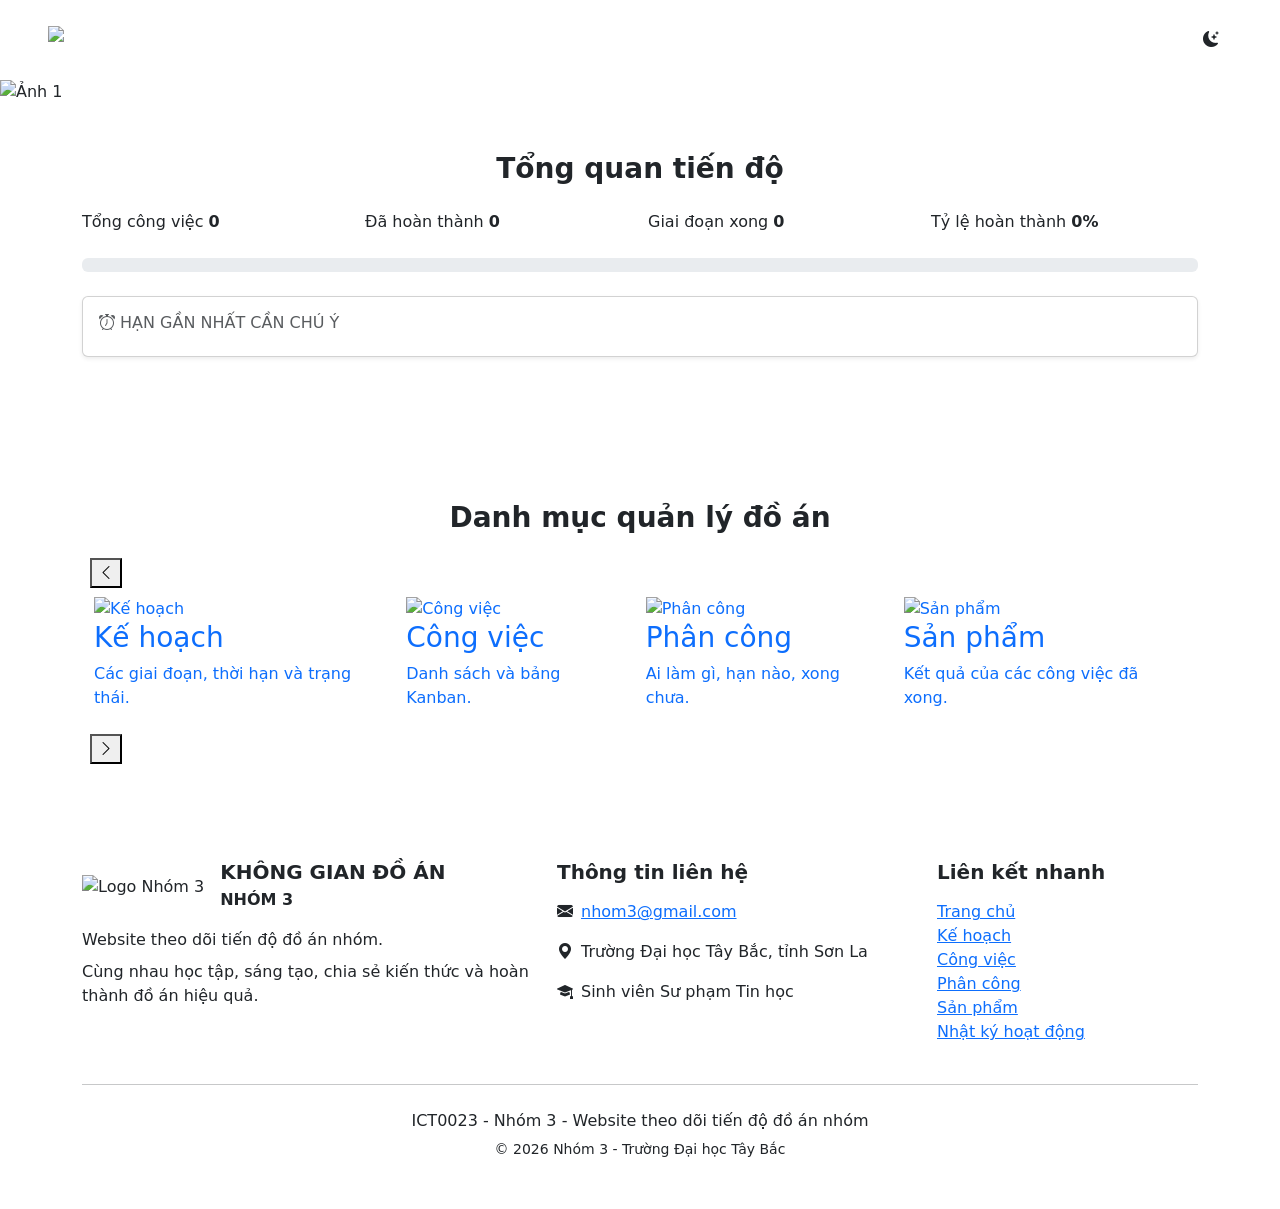
==== index.html @ 337359e9 "Add files via upload" ====
<!DOCTYPE html>
<html lang="vi">
    <head>
        <meta charset="UTF-8">
        <meta name="viewport" content="width=device-width, initial-scale=1.0">
        <title>Trang chủ | Nhóm 3</title>
      <link rel="icon" type="image/png" href="image/logo2.png?v=2">
        <!-- Bootstrap 5.3.3 CSS & Icons -->
        <link rel="preconnect" href="https://fonts.googleapis.com">
    <link rel="preconnect" href="https://fonts.gstatic.com" crossorigin>
    <link href="https://fonts.googleapis.com/css2?family=Be+Vietnam+Pro:wght@400;500;600;700;800&display=swap" rel="stylesheet">
    <link href="https://cdn.jsdelivr.net/npm/bootstrap@5.3.3/dist/css/bootstrap.min.css" rel="stylesheet">
        <link href="https://cdn.jsdelivr.net/npm/bootstrap-icons@1.11.3/font/bootstrap-icons.min.css" rel="stylesheet">
        
        <!-- CSS tùy chỉnh -->
        <link rel="stylesheet" href="style.css">
    <link rel="stylesheet" href="index.css">
    </head>
    <body data-trang="trang-chu" class="trang-chu"> 

    <!-- HEADER / THANH MENU -->
    <header>
        <nav class="navbar navbar-expand-lg navbar-dark thanh-menu">
            <div class="container-fluid px-3 px-lg-5">

                <a class="navbar-brand logo-nhom" href="index.html">
                    <span class="logo-icon">
                        <img src="image/logo1.jpg" alt="Logo Nhóm 3">
                    </span>
                    <span class="logo-text">
                        <strong>KHÔNG GIAN ĐỒ ÁN</strong>
                        <small>NHÓM 3</small>
                    </span>
                </a>

                <button class="navbar-toggler" type="button"
                        data-bs-toggle="collapse" data-bs-target="#menuNhom3"
                        aria-controls="menuNhom3" aria-expanded="false"
                        aria-label="Mở thanh điều hướng">
                    <span class="navbar-toggler-icon"></span>
                </button>

                <div class="collapse navbar-collapse" id="menuNhom3">
                    <ul class="navbar-nav ms-auto align-items-lg-center">
                        <li class="nav-item">
                            <a class="nav-link active" href="index.html" aria-current="page">
                                <i class="bi bi-house-door"></i> Trang chủ
                            </a>
                        </li>
                        <li class="nav-item">
                            <a class="nav-link" href="ke-hoach.html">
                                <i class="bi bi-calendar-check"></i> Kế hoạch
                            </a>
                        </li>
                        <li class="nav-item">
                            <a class="nav-link" href="cong-viec.html">
                                <i class="bi bi-list-task"></i> Công việc
                            </a>
                        </li>
                        <li class="nav-item">
                            <a class="nav-link" href="phan-cong.html">
                                <i class="bi bi-people"></i> Phân công
                            </a>
                        </li>
                        <li class="nav-item">
                            <a class="nav-link" href="san-pham.html">
                                <i class="bi bi-box-seam"></i> Sản phẩm
                            </a>
                        </li>
                        <li class="nav-item">
                            <a class="nav-link" href="nhat-ky.html">
                                <i class="bi bi-journal-text"></i> Nhật ký
                            </a>
                        </li>

                        <!-- Nút Chuyển Giao Diện Tối (Chỉ dùng Icon) -->
                        <li class="nav-item ms-lg-3">
                            <button type="button" id="themeBtn" class="btn nut-giao-dien"
                                    aria-label="Chuyển chế độ sáng tối" aria-pressed="false" title="Chuyển chế độ sáng/tối">
                                <i class="bi bi-moon-stars-fill"></i>
                            </button>
                        </li>
                    </ul>
                </div>
            </div>
        </nav>
    </header>

    <!-- Thông báo nổi -->
    <div id="thongBaoChung" class="thong-bao-noi" aria-live="polite"></div>

    <main>
        <!-- KHỐI BANNER CAROUSEL -->
        <section id="heroCarousel" class="carousel slide carousel-fade trang-chu-hero-carousel" data-bs-ride="carousel" data-bs-interval="3500">
            <div class="carousel-inner h-100">
                <div class="carousel-item active h-100">
                    <img src="image/anhnhom.jpg" class="d-block w-100 hero-carousel-img" alt="Ảnh 1">
                </div>
                <div class="carousel-item h-100">
                    <img src="image/anh3.jpg" class="d-block w-100 hero-carousel-img" alt="Ảnh 2">
                </div>
                <div class="carousel-item h-100">
                    <img src="image/anh4.webp" class="d-block w-100 hero-carousel-img" alt="Ảnh 3">
                </div>
            </div>

            <button class="carousel-control-prev" type="button" data-bs-target="#heroCarousel" data-bs-slide="prev">
                <span class="carousel-control-icon-custom"><i class="bi bi-chevron-left"></i></span>
                <span class="visually-hidden">Trước</span>
            </button>
            <button class="carousel-control-next" type="button" data-bs-target="#heroCarousel" data-bs-slide="next">
                <span class="carousel-control-icon-custom"><i class="bi bi-chevron-right"></i></span>
                <span class="visually-hidden">Sau</span>
            </button>
        </section>

        <!-- KHỐI TỔNG QUAN TIẾN ĐỘ -->
        <section class="py-5">
            <div class="container">
                <h2 class="h3 text-center mb-4 fw-bold tieu-de-khoi">Tổng quan tiến độ</h2>

                <div class="row g-3 mb-4">
                    <div class="col-6 col-lg-3">
                        <div class="o-thong-ke">
                            <span>Tổng công việc</span>
                            <strong id="tkTongCongViec">0</strong>
                        </div>
                    </div>
                    <div class="col-6 col-lg-3">
                        <div class="o-thong-ke">
                            <span>Đã hoàn thành</span>
                            <strong id="tkHoanThanh">0</strong>
                        </div>
                    </div>
                    <div class="col-6 col-lg-3">
                        <div class="o-thong-ke">
                            <span>Giai đoạn xong</span>
                            <strong id="tkGiaiDoan">0</strong>
                        </div>
                    </div>
                    <div class="col-6 col-lg-3">
                        <div class="o-thong-ke">
                            <span>Tỷ lệ hoàn thành</span>
                            <strong id="tkTyLe">0%</strong>
                        </div>
                    </div>
                </div>

                <div class="progress mb-4" role="progressbar" aria-label="Tiến độ chung của nhóm"
                     aria-valuenow="0" aria-valuemin="0" aria-valuemax="100" style="height: 14px;">
                    <div id="thanhTienDoChung" class="progress-bar bg-success" style="width: 0%"></div>
                </div>

                <div class="card shadow-sm mb-5">
                    <div class="card-body">
                        <h3 class="h6 text-uppercase text-muted mb-2">
                            <i class="bi bi-alarm"></i> Hạn gần nhất cần chú ý
                        </h3>
                        <div id="hanGanNhat"></div>
                    </div>
                </div>
            </div>
        </section>

        <!-- SLIDER DANH MỤC QUẢN LÝ ĐỒ ÁN -->
        <section class="py-5 khung-danh-muc-slider">
            <div class="container position-relative">
                <h2 class="h3 text-center mb-4 fw-bold tieu-de-khoi">Danh mục quản lý đồ án</h2>

                <div class="khoa-hoc-wrapper position-relative px-2">
                    
                    <!-- Nút cuộn Trái -->
                    <button class="nut-cuon nut-cuon-trai" id="btnCuonTrai" aria-label="Cuộn sang trái">
                        <i class="bi bi-chevron-left"></i>
                    </button>

                    <!-- Khung danh sách thẻ cuộn ngang -->
                    <div class="d-flex gap-3 overflow-auto thanh-cuon-an py-2 px-1" id="danhSachThieuKhoaHoc">
                        
                        <!-- Thẻ 1: Kế hoạch -->
                        <div class="cot-the-slider">
                            <a href="ke-hoach.html" class="d-block w-100 h-100 text-decoration-none">
                                <div class="the-khoa-hoc">
                                    <div class="khung-anh-khoa-hoc">
                                        <img src="image/anhnen.jpg" alt="Kế hoạch">
                                    </div>
                                    <div class="phan-chu-khoa-hoc">
                                        <div>
                                            <h3 class="ten-khoa-hoc">Kế hoạch</h3>
                                            <p class="mo-ta-khoa-hoc">Các giai đoạn, thời hạn và trạng thái.</p>
                                        </div>
                                    </div>
                                </div>
                            </a>
                        </div>

                        <!-- Thẻ 2: Công việc -->
                        <div class="cot-the-slider">
                            <a href="cong-viec.html" class="d-block w-100 h-100 text-decoration-none">
                                <div class="the-khoa-hoc">
                                    <div class="khung-anh-khoa-hoc">
                                        <img src="image/anhnen.jpg" alt="Công việc">
                                    </div>
                                    <div class="phan-chu-khoa-hoc">
                                        <div>
                                            <h3 class="ten-khoa-hoc">Công việc</h3>
                                            <p class="mo-ta-khoa-hoc">Danh sách và bảng Kanban.</p>
                                        </div>
                                    </div>
                                </div>
                            </a>
                        </div>

                        <!-- Thẻ 3: Phân công -->
                        <div class="cot-the-slider">
                            <a href="phan-cong.html" class="d-block w-100 h-100 text-decoration-none">
                                <div class="the-khoa-hoc">
                                    <div class="khung-anh-khoa-hoc">
                                        <img src="image/anhnen.jpg" alt="Phân công">
                                    </div>
                                    <div class="phan-chu-khoa-hoc">
                                        <div>
                                            <h3 class="ten-khoa-hoc">Phân công</h3>
                                            <p class="mo-ta-khoa-hoc">Ai làm gì, hạn nào, xong chưa.</p>
                                        </div>
                                    </div>
                                </div>
                            </a>
                        </div>

                        <!-- Thẻ 4: Sản phẩm -->
                        <div class="cot-the-slider">
                            <a href="san-pham.html" class="d-block w-100 h-100 text-decoration-none">
                                <div class="the-khoa-hoc">
                                    <div class="khung-anh-khoa-hoc">
                                        <img src="image/anhnen.jpg" alt="Sản phẩm">
                                    </div>
                                    <div class="phan-chu-khoa-hoc">
                                        <div>
                                            <h3 class="ten-khoa-hoc">Sản phẩm</h3>
                                            <p class="mo-ta-khoa-hoc">Kết quả của các công việc đã xong.</p>
                                        </div>
                                    </div>
                                </div>
                            </a>
                        </div>

                    </div>

                    <!-- Nút cuộn Phải -->
                    <button class="nut-cuon nut-cuon-phai" id="btnCuonPhai" aria-label="Cuộn sang phải">
                        <i class="bi bi-chevron-right"></i>
                    </button>

                </div>
            </div>
        </section>
    </main>

    <!-- CHÂN TRANG FOOTER -->
    <footer class="chan-trang">
        <div class="container py-5">
            <div class="row g-4">
                <div class="col-md-6 col-lg-5">
                    <div class="d-flex align-items-center gap-3 mb-3">
                        <span class="logo-icon">
                            <img src="image/logo1.jpg" alt="Logo Nhóm 3">
                        </span>
                        <div>
                            <h3 class="h5 fw-bold mb-1">KHÔNG GIAN ĐỒ ÁN</h3>
                            <p class="mb-0 fw-bold">NHÓM 3</p>
                        </div>
                    </div>
                    <p class="mb-2">Website theo dõi tiến độ đồ án nhóm.</p>
                    <p class="mb-0">Cùng nhau học tập, sáng tạo, chia sẻ kiến thức và hoàn thành đồ án hiệu quả.</p>
                </div>

                <div class="col-md-6 col-lg-4">
                    <h3 class="h5 fw-bold mb-3">Thông tin liên hệ</h3>
                    <p><i class="bi bi-envelope-fill me-2"></i><a href="mailto:nhom3@gmail.com">nhom3@gmail.com</a></p>
                    <p><i class="bi bi-geo-alt-fill me-2"></i>Trường Đại học Tây Bắc, tỉnh Sơn La</p>
                    <p><i class="bi bi-mortarboard-fill me-2"></i>Sinh viên Sư phạm Tin học</p>
                </div>

                <div class="col-md-6 col-lg-3">
                    <h3 class="h5 fw-bold mb-3">Liên kết nhanh</h3>
                    <ul class="list-unstyled footer-links">
                        <li><a href="index.html">Trang chủ</a></li>
                        <li><a href="ke-hoach.html">Kế hoạch</a></li>
                        <li><a href="cong-viec.html">Công việc</a></li>
                        <li><a href="phan-cong.html">Phân công</a></li>
                        <li><a href="san-pham.html">Sản phẩm</a></li>
                        <li><a href="nhat-ky.html">Nhật ký hoạt động</a></li>
                    </ul>
                </div>
            </div>

            <hr class="my-4">

            <div class="text-center">
                <p class="mb-1">ICT0023 - Nhóm 3 - Website theo dõi tiến độ đồ án nhóm</p>
                <small>&copy; 2026 Nhóm 3 - Trường Đại học Tây Bắc</small>
            </div>
        </div>
    </footer>

    <!-- Thư viện JS -->
    <script src="https://code.jquery.com/jquery-3.7.1.min.js"></script>
    <script src="https://cdn.jsdelivr.net/npm/bootstrap@5.3.3/dist/js/bootstrap.bundle.min.js"></script>
    <script src="data.js"></script>
    <script src="script.js"></script>
    <script src="index.js"></script>

</body>
</html>
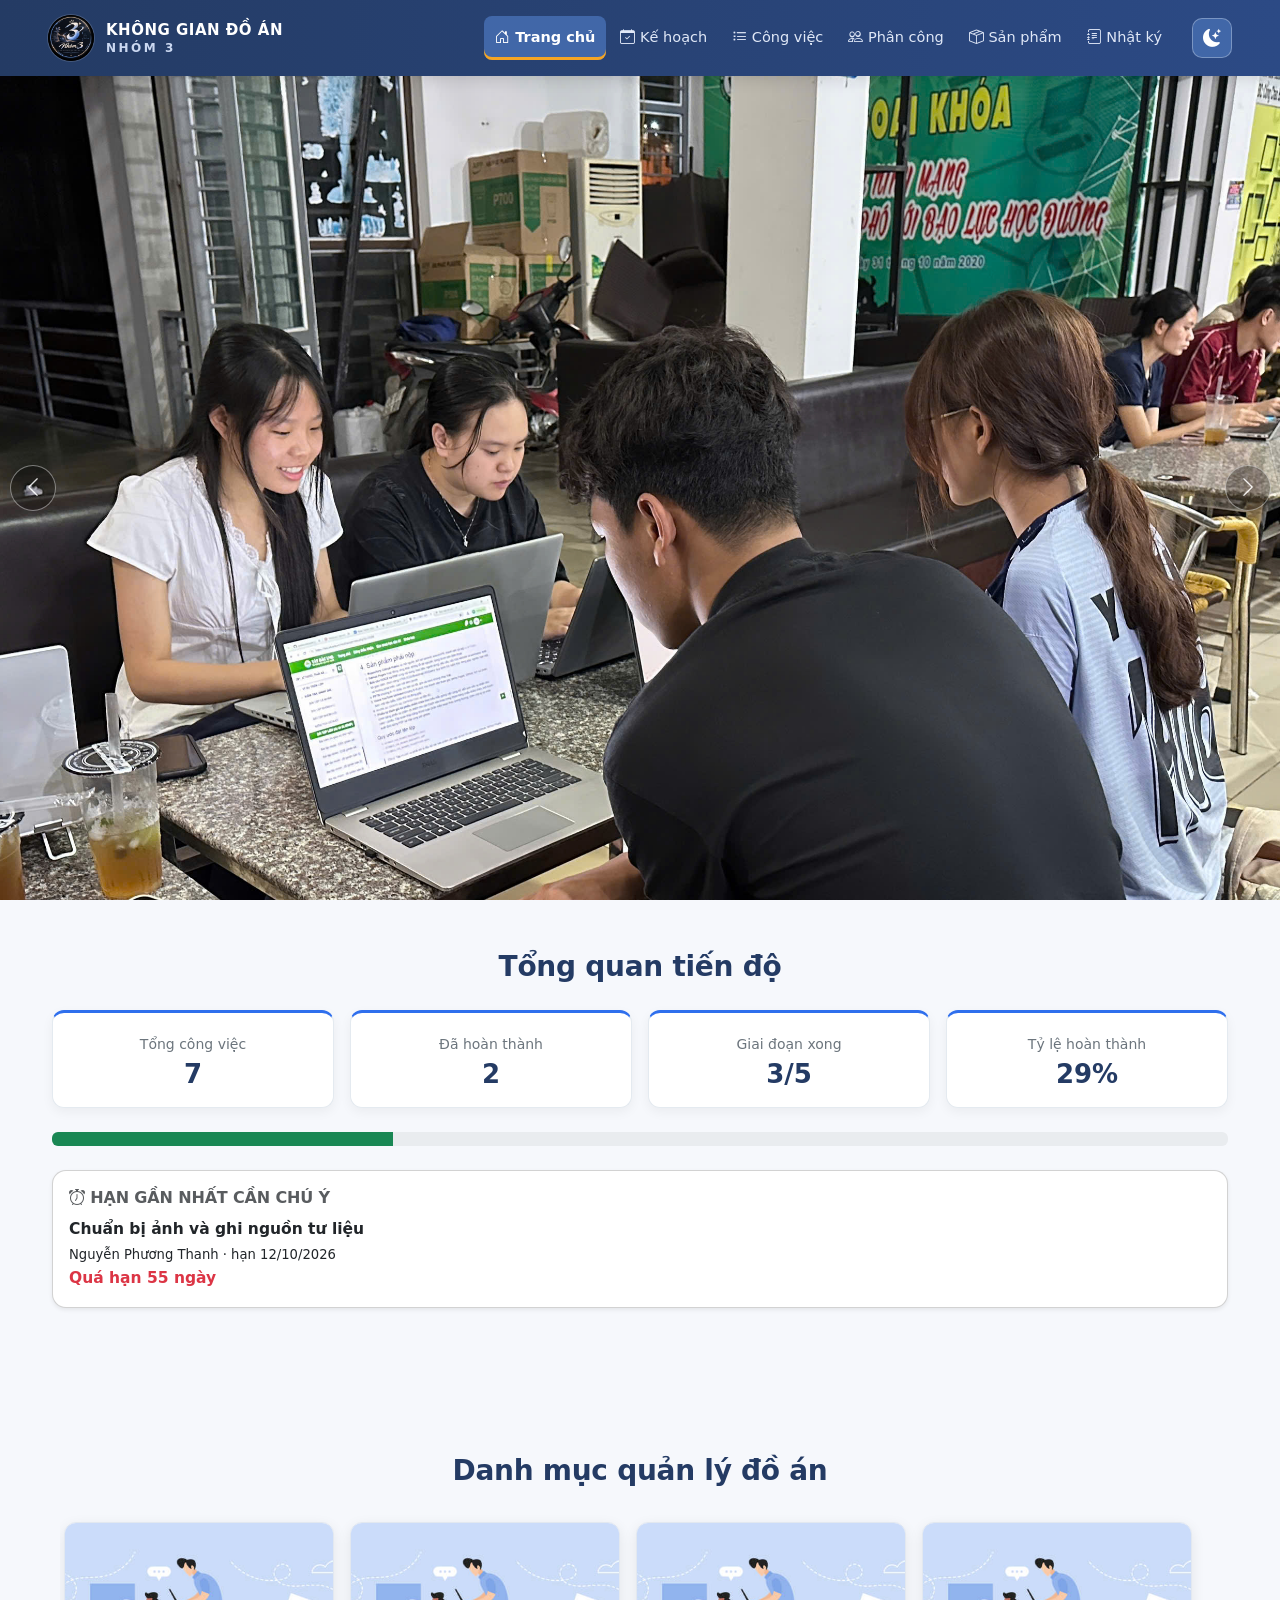
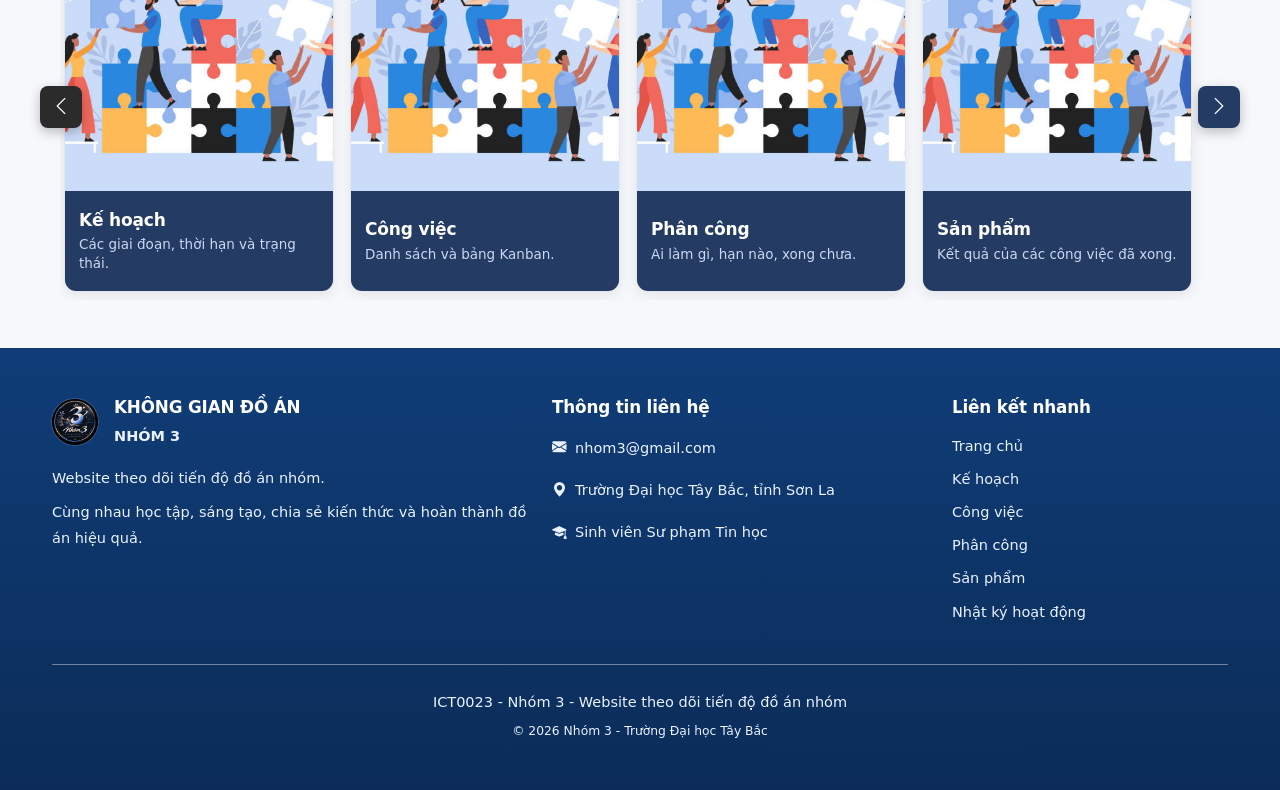
==== commit 3e4f69b1: "bản hoàn thiện final bản hoàn thiện final" ====
--- a/index.html
+++ b/index.html
@@ -5,20 +5,18 @@
         <meta name="viewport" content="width=device-width, initial-scale=1.0">
         <title>Trang chủ | Nhóm 3</title>
       <link rel="icon" type="image/png" href="image/logo2.png?v=2">
-        <!-- Bootstrap 5.3.3 CSS & Icons -->
+       
         <link rel="preconnect" href="https://fonts.googleapis.com">
     <link rel="preconnect" href="https://fonts.gstatic.com" crossorigin>
     <link href="https://fonts.googleapis.com/css2?family=Be+Vietnam+Pro:wght@400;500;600;700;800&display=swap" rel="stylesheet">
     <link href="https://cdn.jsdelivr.net/npm/bootstrap@5.3.3/dist/css/bootstrap.min.css" rel="stylesheet">
         <link href="https://cdn.jsdelivr.net/npm/bootstrap-icons@1.11.3/font/bootstrap-icons.min.css" rel="stylesheet">
-        
-        <!-- CSS tùy chỉnh -->
+     
         <link rel="stylesheet" href="style.css">
     <link rel="stylesheet" href="index.css">
     </head>
     <body data-trang="trang-chu" class="trang-chu"> 
 
-    <!-- HEADER / THANH MENU -->
     <header>
         <nav class="navbar navbar-expand-lg navbar-dark thanh-menu">
             <div class="container-fluid px-3 px-lg-5">
@@ -73,7 +71,7 @@
                             </a>
                         </li>
 
-                        <!-- Nút Chuyển Giao Diện Tối (Chỉ dùng Icon) -->
+                       
                         <li class="nav-item ms-lg-3">
                             <button type="button" id="themeBtn" class="btn nut-giao-dien"
                                     aria-label="Chuyển chế độ sáng tối" aria-pressed="false" title="Chuyển chế độ sáng/tối">
@@ -86,11 +84,11 @@
         </nav>
     </header>
 
-    <!-- Thông báo nổi -->
+ 
     <div id="thongBaoChung" class="thong-bao-noi" aria-live="polite"></div>
 
     <main>
-        <!-- KHỐI BANNER CAROUSEL -->
+       
         <section id="heroCarousel" class="carousel slide carousel-fade trang-chu-hero-carousel" data-bs-ride="carousel" data-bs-interval="3500">
             <div class="carousel-inner h-100">
                 <div class="carousel-item active h-100">
@@ -114,7 +112,6 @@
             </button>
         </section>
 
-        <!-- KHỐI TỔNG QUAN TIẾN ĐỘ -->
         <section class="py-5">
             <div class="container">
                 <h2 class="h3 text-center mb-4 fw-bold tieu-de-khoi">Tổng quan tiến độ</h2>
@@ -162,22 +159,19 @@
             </div>
         </section>
 
-        <!-- SLIDER DANH MỤC QUẢN LÝ ĐỒ ÁN -->
         <section class="py-5 khung-danh-muc-slider">
             <div class="container position-relative">
                 <h2 class="h3 text-center mb-4 fw-bold tieu-de-khoi">Danh mục quản lý đồ án</h2>
 
                 <div class="khoa-hoc-wrapper position-relative px-2">
                     
-                    <!-- Nút cuộn Trái -->
+             
                     <button class="nut-cuon nut-cuon-trai" id="btnCuonTrai" aria-label="Cuộn sang trái">
                         <i class="bi bi-chevron-left"></i>
                     </button>
 
-                    <!-- Khung danh sách thẻ cuộn ngang -->
+                  
                     <div class="d-flex gap-3 overflow-auto thanh-cuon-an py-2 px-1" id="danhSachThieuKhoaHoc">
-                        
-                        <!-- Thẻ 1: Kế hoạch -->
                         <div class="cot-the-slider">
                             <a href="ke-hoach.html" class="d-block w-100 h-100 text-decoration-none">
                                 <div class="the-khoa-hoc">
@@ -194,7 +188,7 @@
                             </a>
                         </div>
 
-                        <!-- Thẻ 2: Công việc -->
+                 
                         <div class="cot-the-slider">
                             <a href="cong-viec.html" class="d-block w-100 h-100 text-decoration-none">
                                 <div class="the-khoa-hoc">
@@ -210,8 +204,6 @@
                                 </div>
                             </a>
                         </div>
-
-                        <!-- Thẻ 3: Phân công -->
                         <div class="cot-the-slider">
                             <a href="phan-cong.html" class="d-block w-100 h-100 text-decoration-none">
                                 <div class="the-khoa-hoc">
@@ -228,7 +220,7 @@
                             </a>
                         </div>
 
-                        <!-- Thẻ 4: Sản phẩm -->
+                    
                         <div class="cot-the-slider">
                             <a href="san-pham.html" class="d-block w-100 h-100 text-decoration-none">
                                 <div class="the-khoa-hoc">
@@ -247,7 +239,7 @@
 
                     </div>
 
-                    <!-- Nút cuộn Phải -->
+                
                     <button class="nut-cuon nut-cuon-phai" id="btnCuonPhai" aria-label="Cuộn sang phải">
                         <i class="bi bi-chevron-right"></i>
                     </button>
@@ -257,7 +249,7 @@
         </section>
     </main>
 
-    <!-- CHÂN TRANG FOOTER -->
+
     <footer class="chan-trang">
         <div class="container py-5">
             <div class="row g-4">
@@ -304,7 +296,7 @@
         </div>
     </footer>
 
-    <!-- Thư viện JS -->
+ 
     <script src="https://code.jquery.com/jquery-3.7.1.min.js"></script>
     <script src="https://cdn.jsdelivr.net/npm/bootstrap@5.3.3/dist/js/bootstrap.bundle.min.js"></script>
     <script src="data.js"></script>
--- a/style.css
+++ b/style.css
@@ -0,0 +1,642 @@
+
+
+:root {
+    --navy: #243b64;        
+    --navy-dark: #172743;
+    --blue: #4167a8;        
+    --blue-bright: #2f6fed; 
+    --accent: #f5a524;      
+    --footer: #103d78;
+    --bg: #f6f8fc;
+    --line: #e4eaf0;
+    --muted: #5d6c80;
+    --d-bg: #121a28;       
+    --d-card: #1c2740;
+    --d-line: #34425c;
+
+    --bs-primary: #2f6fed;
+    --bs-primary-rgb: 47, 111, 237;
+    --bs-link-color: #2457a7;
+    --bs-link-hover-color: #1a4db8;
+    --bs-body-font-family: "Be Vietnam Pro", system-ui, -apple-system, "Segoe UI", Roboto, Arial, sans-serif;
+}
+
+
+* {
+    box-sizing: border-box;
+}
+
+html {
+    scroll-behavior: smooth;
+    scroll-padding-top: 76px;
+}
+
+body {
+    margin: 0;
+    font-family: Arial, sans-serif;
+    color: #26354d;
+    background-color: var(--bg);
+    line-height: 1.6;
+    transition: background-color 0.3s, color 0.3s;
+}
+
+img {
+    max-width: 100%;
+}
+
+button, input, select, textarea {
+    font: inherit;
+}
+
+
+
+header {
+    position: sticky;
+    top: 0;
+    z-index: 1030;
+}
+
+.thanh-menu {
+    position: relative;
+    min-height: 76px;
+    padding: 10px 0;
+    background-color: var(--navy);
+    box-shadow: 0 3px 15px rgba(0, 0, 0, 0.12);
+}
+
+
+.thanh-menu .navbar-nav {
+    gap: 3px;
+}
+
+.thanh-menu .nav-link {
+    position: relative;
+    padding: 10px 11px !important;
+    color: #e0e8f7 !important;
+    border-radius: 8px;
+    font-size: 14px;
+    font-weight: 500;
+    transition: background-color 0.2s, color 0.2s;
+}
+
+.thanh-menu .nav-link:hover {
+    color: white !important;
+    background-color: rgba(255, 255, 255, 0.12);
+}
+
+.thanh-menu .nav-link.active {
+    color: white !important;
+    background-color: var(--blue);
+    font-weight: bold;
+}
+
+.thanh-menu .navbar-toggler {
+    border-color: rgba(255, 255, 255, 0.5);
+}
+
+.thanh-menu .navbar-toggler:focus {
+    box-shadow: 0 0 0 3px rgba(255, 255, 255, 0.2);
+}
+
+
+.nut-giao-dien {
+    display: inline-flex;
+    align-items: center;
+    justify-content: center;
+    width: 40px;
+    height: 40px;
+    padding: 0;
+    color: white;
+    background-color: var(--blue);
+    border: 1px solid rgba(255, 255, 255, 0.3);
+    border-radius: 10px;
+    font-size: 18px;
+    transition: background-color 0.2s, transform 0.2s;
+}
+
+.nut-giao-dien:hover {
+    color: white;
+    background-color: #527cc0;
+    transform: scale(1.05);
+}
+
+
+main {
+    min-height: 65vh;
+}
+
+.container {
+    max-width: 1200px;
+}
+
+main h1 {
+    line-height: 1.3;
+}
+
+main h2 {
+    line-height: 1.4;
+}
+
+.o-thong-ke {
+    display: flex;
+    flex-direction: column;
+    align-items: center;
+    justify-content: center;
+    text-align: center;
+    padding: 20px 15px;
+    background-color: #ffffff;
+    border: 1px solid var(--line);
+    border-radius: 12px;
+    box-shadow: 0 4px 12px rgba(0, 0, 0, 0.05);
+    height: 100%;
+}
+
+.o-thong-ke span {
+    display: block;
+    font-size: 14px;
+    color: #6c757d;
+    margin-bottom: 6px;
+    font-weight: 500;
+}
+
+.o-thong-ke strong {
+    display: block;
+    font-size: 26px;
+    color: var(--navy);
+    font-weight: bold;
+    line-height: 1;
+}
+
+.chan-trang {
+    color: #eaf2ff;
+    background-color: var(--footer);
+    margin-top: 0;
+}
+
+.chan-trang h3 {
+    color: #ffffff;
+}
+
+.chan-trang p {
+    line-height: 1.8;
+}
+
+.chan-trang a {
+    color: #eaf2ff;
+    text-decoration: none;
+    transition: color 0.2s;
+}
+
+.chan-trang a:hover {
+    color: #ffd166;
+    text-decoration: underline;
+}
+
+.footer-links li {
+    margin-bottom: 10px;
+}
+
+.chan-trang hr {
+    border-color: rgba(255, 255, 255, 0.4);
+    opacity: 1;
+}
+
+
+
+body.dark-mode {
+    color: #e5ebf5;
+    background-color: var(--d-bg);
+}
+
+body.dark-mode main {
+    background-color: var(--d-bg);
+}
+
+body.dark-mode .card, body.dark-mode .modal-content, body.dark-mode .o-thong-ke {
+    color: #e5ebf5;
+    background-color: var(--d-card);
+    border-color: var(--d-line);
+}
+
+body.dark-mode .o-thong-ke strong {
+    color: #77a5ff;
+}
+
+body.dark-mode input, body.dark-mode select, body.dark-mode textarea {
+    color: #e5ebf5;
+    background-color: var(--d-card);
+    border-color: #46556d;
+}
+
+body.dark-mode .text-muted {
+    color: #b5c1d4 !important;
+}
+
+
+
+@media (max-width: 991px) {
+    .thanh-menu .navbar-collapse {
+            padding: 15px 0 8px;
+    }
+
+    .thanh-menu .navbar-nav {
+            align-items: stretch !important;
+            gap: 5px;
+    }
+
+    .nut-giao-dien {
+            margin-top: 8px;
+    }
+}
+
+@media (max-width: 576px) {
+    .thanh-menu {
+            min-height: 68px;
+    }
+
+    .logo-icon {
+            width: 40px;
+            height: 40px;
+    }
+}
+
+
+
+.logo-nhom {
+    display: flex;
+    align-items: center;
+    gap: 12px;
+    margin-right: 20px;
+    color: white !important;
+    text-decoration: none;
+}
+
+
+
+.logo-icon {
+    display: flex;
+    align-items: center;
+    justify-content: center;
+    width: 46px;
+    height: 46px;
+    flex-shrink: 0;
+    background-color: #000000;
+    border-radius: 50%;       
+    overflow: hidden;        
+    box-shadow: 0 0 0 1px rgba(255, 255, 255, 0.15); 
+}
+
+
+.logo-icon img {
+    width: 100%;
+    height: 100%;
+    object-fit: cover;
+    border-radius: 50%;
+    display: block;
+}
+
+.logo-text {
+    display: flex;
+    flex-direction: column;
+    line-height: 1.35;
+}
+
+.logo-text strong {
+    font-size: 15px;
+    font-weight: 800;
+    letter-spacing: 0.5px;
+    color: #ffffff;
+}
+
+.logo-text small {
+    color: #cbd8f1;
+    font-size: 12px;
+    font-weight: 600;
+    letter-spacing: 2.5px;
+}
+
+
+.tieu-de-trang {
+    padding: 45px 0 35px;
+    background: linear-gradient(135deg, #eaf2ff, #f5f8ff);
+}
+
+.nhan-tieu-de {
+    display: inline-block;
+    padding: 7px 14px;
+    margin-bottom: 14px;
+    color: #2457a7;
+    background-color: #dce9ff;
+    border-radius: 30px;
+    font-size: 13px;
+    font-weight: bold;
+    letter-spacing: 1px;
+}
+
+.tieu-de-trang h1 {
+    margin-bottom: 10px;
+    font-size: clamp(26px, 4vw, 38px);
+    font-weight: 800;
+}
+
+.tieu-de-trang p {
+    max-width: 720px;
+    margin-bottom: 0;
+    color: var(--muted);
+}
+
+
+
+.hop-cong-cu {
+    padding: 20px;
+    background: #ffffff;
+    border: 1px solid var(--line);
+    border-radius: 14px;
+    box-shadow: 0 4px 16px rgba(0, 0, 0, 0.05);
+}
+
+
+
+.thong-bao-noi {
+    position: fixed;
+    top: 86px;
+    right: 15px;
+    z-index: 2000;
+    width: min(380px, calc(100vw - 30px));
+}
+
+
+.bang-the {
+    background: #ffffff;
+    border-radius: 12px;
+    overflow: hidden;
+}
+
+.bang-the thead th {
+    color: #ffffff;
+    background-color: var(--navy);
+    font-weight: 600;
+    white-space: nowrap;
+}
+
+.bang-the td {
+    vertical-align: middle;
+}
+
+
+body.dark-mode h2, body.dark-mode .h3 {
+    color: #ffffff !important;
+}
+
+body.dark-mode .tieu-de-trang {
+    background: linear-gradient(135deg, #1b2a45, var(--d-bg));
+}
+
+body.dark-mode .nhan-tieu-de {
+    color: #cfe0ff;
+    background-color: #2b4372;
+}
+
+body.dark-mode .o-thong-ke, body.dark-mode .hop-cong-cu, body.dark-mode .bang-the {
+    color: #e5ebf5;
+    background: var(--d-card);
+    border-color: var(--d-line);
+}
+
+body.dark-mode .bang-the {
+    --bs-table-bg: var(--d-card);
+    --bs-table-color: #e5ebf5;
+    --bs-table-border-color: var(--d-line);
+    --bs-table-striped-bg: #263449;
+}
+
+body.dark-mode .bang-the td, body.dark-mode .bang-the th {
+    color: inherit;
+    background-color: transparent;
+}
+
+body.dark-mode .bang-the thead th {
+    background-color: #2b4372;
+}
+
+body.dark-mode .text-muted {
+    color: #b5c1d4 !important;
+}
+
+
+@media (max-width: 767px) {
+    .bang-the thead {
+            display: none;
+    }
+
+    .bang-the, .bang-the tbody, .bang-the tr, .bang-the td {
+            display: block;
+            width: 100%;
+    }
+
+    .bang-the tr {
+            padding: 10px 0;
+            margin-bottom: 14px;
+            border: 1px solid #d3deef;
+            border-radius: 12px;
+    }
+
+    .bang-the td {
+            display: flex;
+            justify-content: space-between;
+            gap: 14px;
+            padding: 6px 14px;
+            border: none;
+            text-align: right;
+    }
+
+    .bang-the td::before {
+            content: attr(data-label);
+            flex-shrink: 0;
+            color: #6c757d;
+            font-weight: 600;
+            text-align: left;
+    }
+
+    .bang-the select {
+            max-width: 190px;
+    }
+
+    .tieu-de-trang {
+            padding: 32px 0 25px;
+    }
+
+    .thong-bao-noi {
+            top: 76px;
+    }
+}
+
+
+body {
+    font-family: var(--bs-body-font-family);
+    font-size: 15.5px;
+    --bs-heading-color: var(--navy);
+    -webkit-font-smoothing: antialiased;
+}
+
+h1, h2, h3, h4, h5, h6, .h1, .h2, .h3, .h4, .h5, .h6 {
+    font-weight: 700;
+    letter-spacing: -0.01em;
+    line-height: 1.35;
+}
+
+.chan-trang {
+    --bs-heading-color: #ffffff;
+}
+
+.tieu-de-trang h1 { color: var(--bs-heading-color);
+}
+
+.tieu-de-trang p { font-size: 1.02rem; line-height: 1.65;
+}
+
+.thanh-menu .nav-link { font-size: 14.5px;
+}
+
+.chan-trang { font-size: 14.5px;
+}
+
+.chan-trang h3 { font-size: 1.05rem;
+}
+
+.form-label { font-size: 0.9rem; font-weight: 600;
+}
+
+.badge { font-weight: 600; letter-spacing: 0.01em;
+}
+
+.small, small { font-size: 0.85em;
+}
+
+.bang-the thead th { font-size: 0.85rem; letter-spacing: 0.02em;
+}
+
+.bang-the td { font-size: 0.93rem;
+}
+
+.btn { font-weight: 500; border-radius: 10px;
+}
+
+.form-control, .form-select, .input-group-text { border-radius: 10px;
+}
+
+.input-group > .form-control { border-radius: 0 10px 10px 0;
+}
+
+.input-group > .input-group-text { border-radius: 10px 0 0 10px;
+}
+
+.btn-primary {
+    --bs-btn-bg: var(--blue-bright);
+    --bs-btn-border-color: var(--blue-bright);
+    --bs-btn-hover-bg: #1f5ad6;
+    --bs-btn-hover-border-color: #1f5ad6;
+    --bs-btn-active-bg: #1a4db8;
+    --bs-btn-active-border-color: #1a4db8;
+}
+
+.btn-outline-primary {
+    --bs-btn-color: var(--blue-bright);
+    --bs-btn-border-color: var(--blue-bright);
+    --bs-btn-hover-bg: var(--blue-bright);
+    --bs-btn-hover-border-color: var(--blue-bright);
+    --bs-btn-active-bg: #1f5ad6;
+    --bs-btn-active-border-color: #1f5ad6;
+}
+
+.form-control:focus, .form-select:focus {
+    border-color: var(--blue-bright);
+    box-shadow: 0 0 0 0.2rem rgba(47, 111, 237, 0.18);
+}
+
+
+
+.thanh-menu {
+    background: linear-gradient(90deg, var(--navy), #2c4a85);
+}
+
+.thanh-menu .nav-link.active {
+    box-shadow: inset 0 -3px 0 var(--accent);
+}
+
+.chan-trang {
+    background: linear-gradient(180deg, var(--footer), #0b2c58);
+}
+
+.tieu-de-trang {
+    border-bottom: 1px solid #dbe6f7;
+}
+
+.nhan-tieu-de {
+    color: #8a5a00;
+    background-color: #fff1d6;
+}
+
+.o-thong-ke {
+    border-top: 3px solid var(--blue-bright);
+}
+
+.hop-cong-cu, .card {
+    border-radius: 14px;
+}
+
+
+body.dark-mode {
+    --bs-heading-color: #ffffff;
+    --bs-body-color: #e5ebf5;
+    --bs-link-color: #8db4ff;
+    --bs-link-hover-color: #b7d0ff;
+}
+
+body.dark-mode .tieu-de-trang { border-bottom-color: var(--d-line);
+}
+
+body.dark-mode .tieu-de-trang p { color: #b5c1d4;
+}
+
+body.dark-mode .nhan-tieu-de { color: #ffd98a; background-color: #4a3a14;
+}
+
+body.dark-mode .modal-header, body.dark-mode .modal-footer { border-color: var(--d-line);
+}
+
+body.dark-mode .btn-close { filter: invert(1) grayscale(100%) brightness(200%);
+}
+
+body.dark-mode .input-group-text { color: #b5c1d4; background-color: #26365a; border-color: #46556d;
+}
+
+body.dark-mode ::placeholder { color: #8493aa;
+}
+
+body.dark-mode .progress { background-color: #2d3a50;
+}
+
+body.dark-mode .btn-outline-secondary { --bs-btn-color: #c8d3e6; --bs-btn-border-color: #5a6b86; --bs-btn-hover-bg: #34425c; --bs-btn-hover-color: #fff;
+}
+
+body.dark-mode .btn-outline-primary { --bs-btn-color: #8db4ff; --bs-btn-border-color: #5b8cf0;
+}
+
+body.dark-mode .alert-info { color: #cfe0ff; background-color: #1f3354; border-color: #2f4a78;
+}
+
+body.dark-mode .form-check-input { background-color: #26365a; border-color: #5a6b86;
+}
+
+body.dark-mode .form-check-input:checked { background-color: var(--blue-bright); border-color: var(--blue-bright);
+}
+
+body.dark-mode .o-thong-ke { border-top-color: #5b8cf0;
+}
+
+body.dark-mode .thanh-menu { background: linear-gradient(90deg, #1a2a48, #22386a);
+}
+
+body.dark-mode .chan-trang { background: linear-gradient(180deg, #0f2b52, #0a1f3b);
+}
--- a/index.css
+++ b/index.css
@@ -0,0 +1,210 @@
+
+.trang-chu-hero-carousel {
+    position: relative;
+    width: 100%;
+    height: calc(100vh - 76px);
+    overflow: hidden;
+    background-color: var(--navy);
+}
+
+.hero-carousel-img {
+    width: 100%;
+    height: calc(100vh - 76px);
+    object-fit: cover;
+    object-position: center;
+    filter: brightness(1) contrast(1) !important;
+    opacity: 1 !important;
+}
+
+.carousel-control-prev, .carousel-control-next {
+    width: 65px;
+    z-index: 3;
+    opacity: 0.85;
+}
+
+.carousel-control-icon-custom {
+    width: 46px;
+    height: 46px;
+    background-color: rgba(0, 0, 0, 0.35);
+    border: 1px solid rgba(255, 255, 255, 0.5);
+    backdrop-filter: blur(4px);
+    border-radius: 50%;
+    display: flex;
+    align-items: center;
+    justify-content: center;
+    color: #ffffff;
+    font-size: 22px;
+    transition: all 0.2s ease;
+}
+
+.carousel-control-prev:hover .carousel-control-icon-custom, .carousel-control-next:hover .carousel-control-icon-custom {
+    background-color: var(--navy);
+    border-color: #ffffff;
+    transform: scale(1.1);
+}
+
+
+@media (max-width: 576px) {
+    .trang-chu-hero-carousel, .hero-carousel-img {
+            height: calc(100vh - 68px);
+    }
+}
+
+
+
+.khung-danh-muc-slider {
+    background-color: transparent;
+}
+
+.thanh-cuon-an {
+    scroll-behavior: smooth;
+    -ms-overflow-style: none;
+    scrollbar-width: none;
+}
+
+.thanh-cuon-an::-webkit-scrollbar {
+    display: none;
+}
+
+.cot-the-slider {
+    flex: 0 0 270px;
+    width: 270px;
+    max-width: 270px;
+}
+
+.the-khoa-hoc {
+    display: flex;
+    flex-direction: column;
+    height: 100%;
+    border-radius: 12px;
+    overflow: hidden;
+    background-color: #ffffff;
+    border: 1px solid #e2e8f0;
+    box-shadow: 0 4px 14px rgba(0, 0, 0, 0.08);
+    transition: transform 0.25s ease, box-shadow 0.25s ease, border-color 0.3s;
+    cursor: pointer;
+}
+
+.the-khoa-hoc:hover {
+    transform: translateY(-6px);
+    box-shadow: 0 10px 22px rgba(36, 59, 100, 0.22);
+}
+
+.khung-anh-khoa-hoc {
+    width: 100%;
+    aspect-ratio: 1 / 1;
+    background-color: #52a5de;
+    display: flex;
+    align-items: center;
+    justify-content: center;
+    overflow: hidden;
+}
+
+.khung-anh-khoa-hoc img {
+    width: 100%;
+    height: 100%;
+    object-fit: cover;
+}
+
+.phan-chu-khoa-hoc {
+    background-color: var(--navy);
+    padding: 16px 14px;
+    min-height: 100px;
+    display: flex;
+    align-items: center;
+    transition: background-color 0.3s;
+}
+
+.ten-khoa-hoc {
+    color: #ffffff;
+    font-size: 18px;
+    font-weight: 700;
+    line-height: 1.3;
+    margin-bottom: 4px;
+}
+
+.mo-ta-khoa-hoc {
+    color: #cbd8f1;
+    font-size: 13px;
+    margin: 0;
+    line-height: 1.4;
+    font-weight: normal;
+}
+
+.nut-cuon {
+    position: absolute;
+    top: 50%;
+    transform: translateY(-50%);
+    z-index: 10;
+    width: 42px;
+    height: 42px;
+    border: none;
+    border-radius: 8px;
+    display: flex;
+    align-items: center;
+    justify-content: center;
+    color: #ffffff;
+    font-size: 20px;
+    box-shadow: 0 4px 12px rgba(0, 0, 0, 0.25);
+    transition: background-color 0.2s, transform 0.2s;
+}
+
+.nut-cuon-trai {
+    left: -12px;
+    background-color: #2b2b2b;
+}
+
+.nut-cuon-phai {
+    right: -12px;
+    background-color: var(--navy);
+}
+
+.nut-cuon-phai:hover {
+    background-color: #172743;
+}
+
+.nut-cuon:hover {
+    transform: translateY(-50%) scale(1.1);
+}
+
+
+
+body.dark-mode .tieu-de-khoi {
+    color: #ffffff !important;
+}
+
+body.dark-mode .khung-danh-muc-slider {
+    background-color: transparent;
+}
+
+body.dark-mode .the-khoa-hoc {
+    border-color: #2d3d54;
+    background-color: var(--d-card);
+}
+
+body.dark-mode .phan-chu-khoa-hoc {
+    background-color: var(--d-card);
+}
+
+body.dark-mode .ten-khoa-hoc {
+    color: #ffffff;
+}
+
+body.dark-mode .mo-ta-khoa-hoc {
+    color: #b5c1d4;
+}
+
+body.dark-mode .nut-cuon-trai, body.dark-mode .nut-cuon-phai {
+    background-color: #2d3d54;
+}
+
+body.dark-mode .nut-cuon:hover {
+    background-color: var(--blue);
+}
+
+
+.ten-khoa-hoc { font-size: 17px;
+}
+
+.mo-ta-khoa-hoc { font-size: 13.5px;
+}
